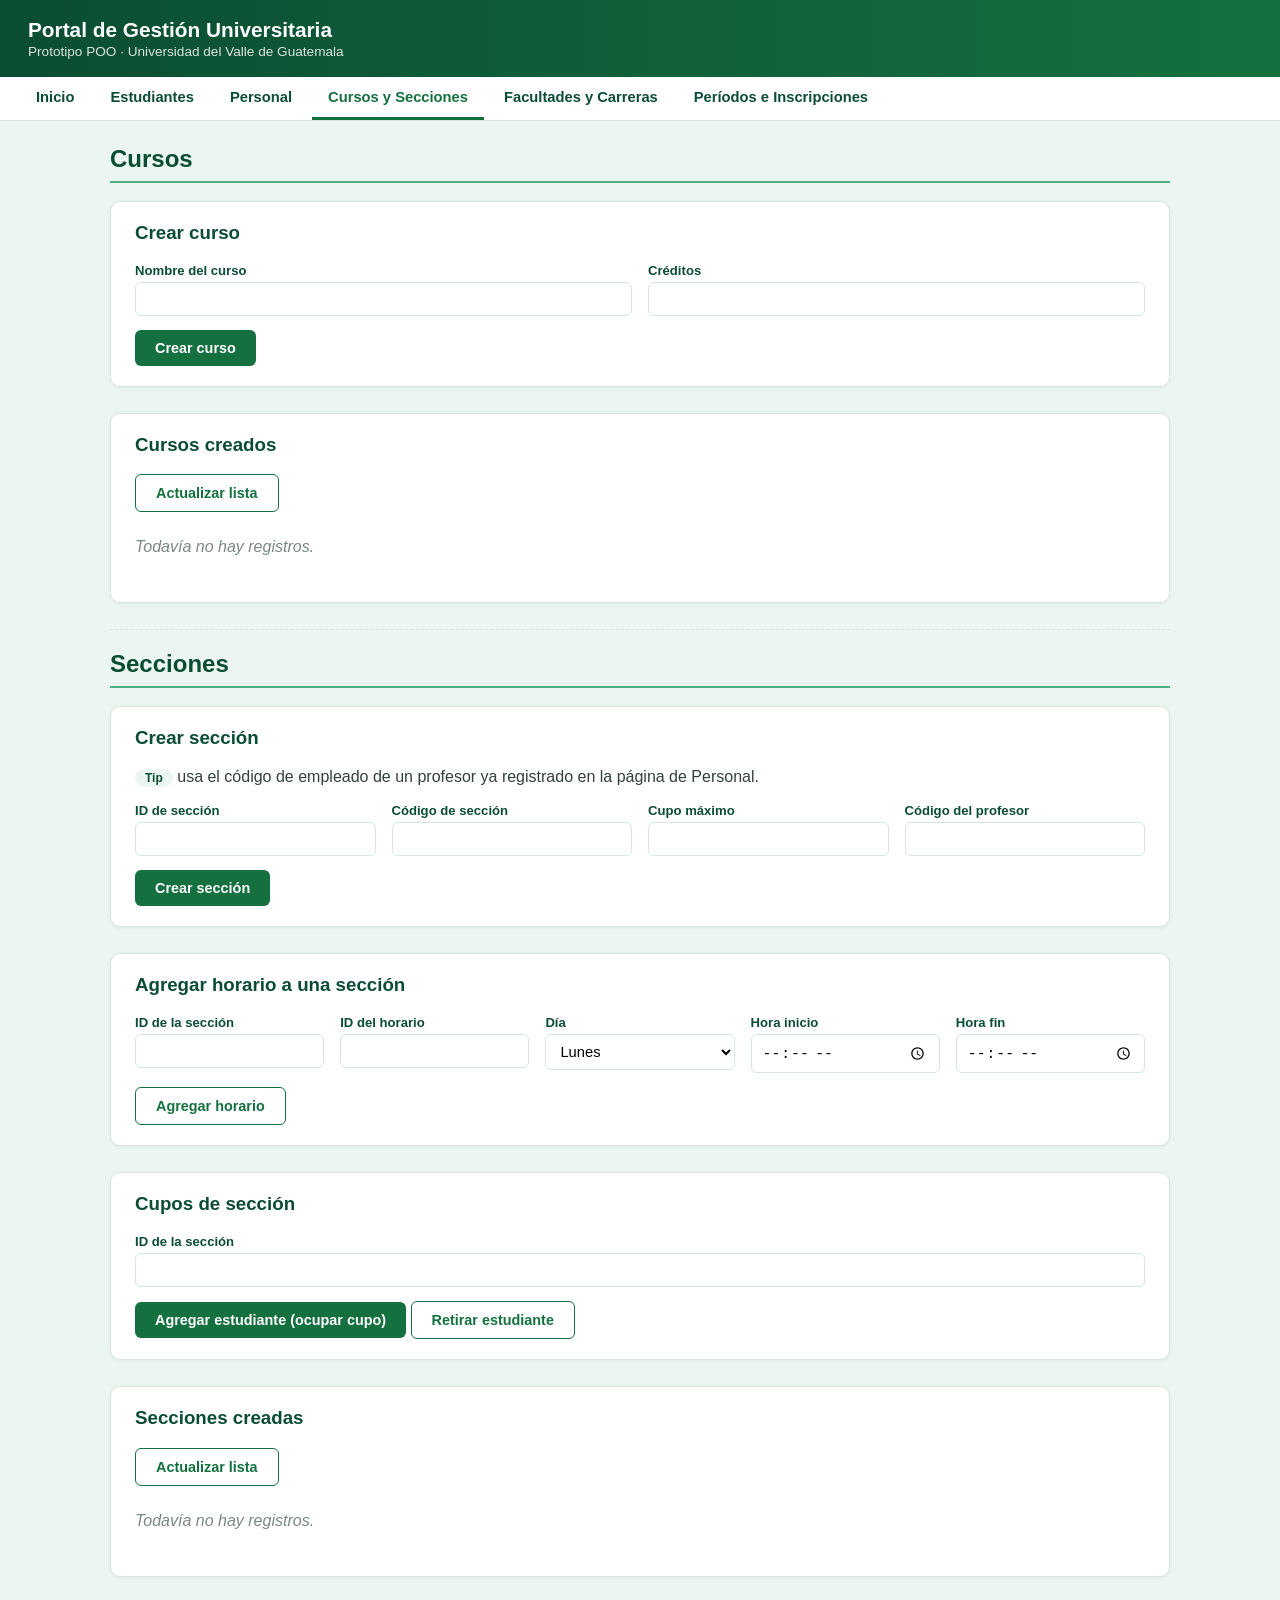
==== Proyect/src/main/resources/static/cursos-secciones.html @ 0c411074 "Implementacion de la primer version del portal, vistas HTML/CSS y mejoramiento de las estructuras de" ====
<!DOCTYPE html>
<html lang="es">
<head>
  <meta charset="UTF-8">
  <meta name="viewport" content="width=device-width, initial-scale=1.0">
  <title>Cursos y Secciones - Portal Universitario UVG</title>
  <link rel="stylesheet" href="css/style.css">
</head>
<body>
  <header class="topbar">
    <div>
      <h1>Portal de Gestión Universitaria</h1>
      <span class="subtitulo">Prototipo POO · Universidad del Valle de Guatemala</span>
    </div>
  </header>

  <nav class="menu">
    <a href="index.html">Inicio</a>
    <a href="estudiantes.html">Estudiantes</a>
    <a href="personal.html">Personal</a>
    <a href="cursos-secciones.html" class="activo">Cursos y Secciones</a>
    <a href="facultades-carreras.html">Facultades y Carreras</a>
    <a href="periodos-inscripciones.html">Períodos e Inscripciones</a>
  </nav>

  <main>
    <h2 class="titulo-seccion">Cursos</h2>

    <div class="tarjeta">
      <h3>Crear curso</h3>
      <form id="form-curso">
        <div class="form-grid">
          <div><label>Nombre del curso</label><input type="text" name="nombre" required></div>
          <div><label>Créditos</label><input type="number" name="creditos" required></div>
        </div>
        <button type="submit">Crear curso</button>
        <div class="mensaje" id="msg-curso"></div>
      </form>
    </div>

    <div class="tarjeta">
      <h3>Cursos creados</h3>
      <button type="button" class="secundario" onclick="cargarCursos()">Actualizar lista</button>
      <div id="tabla-cursos"></div>
    </div>

    <hr class="linea">
    <h2 class="titulo-seccion">Secciones</h2>

    <div class="tarjeta">
      <h3>Crear sección</h3>
      <p><span class="pill">Tip</span> usa el código de empleado de un profesor ya registrado en la página de Personal.</p>
      <form id="form-seccion">
        <div class="form-grid">
          <div><label>ID de sección</label><input type="number" name="idSeccion" required></div>
          <div><label>Código de sección</label><input type="number" name="codigo" required></div>
          <div><label>Cupo máximo</label><input type="number" name="cupoMaximo" required></div>
          <div><label>Código del profesor</label><input type="number" name="codigoProfesor" required></div>
        </div>
        <button type="submit">Crear sección</button>
        <div class="mensaje" id="msg-seccion"></div>
      </form>
    </div>

    <div class="tarjeta">
      <h3>Agregar horario a una sección</h3>
      <form id="form-horario">
        <div class="form-grid">
          <div><label>ID de la sección</label><input type="number" name="idSeccion" required></div>
          <div><label>ID del horario</label><input type="number" name="idHorario" required></div>
          <div>
            <label>Día</label>
            <select name="diaSemana">
              <option>Lunes</option><option>Martes</option><option>Miércoles</option>
              <option>Jueves</option><option>Viernes</option><option>Sábado</option>
            </select>
          </div>
          <div><label>Hora inicio</label><input type="time" name="horaInicio"></div>
          <div><label>Hora fin</label><input type="time" name="horaFin"></div>
        </div>
        <button type="submit" class="secundario">Agregar horario</button>
        <div class="mensaje" id="msg-horario"></div>
      </form>
    </div>

    <div class="tarjeta">
      <h3>Cupos de sección</h3>
      <form id="form-cupo">
        <div class="form-grid">
          <div><label>ID de la sección</label><input type="number" name="idSeccion" required></div>
        </div>
        <button type="submit">Agregar estudiante (ocupar cupo)</button>
        <button type="button" class="secundario" onclick="retirarCupo()">Retirar estudiante</button>
        <div class="mensaje" id="msg-cupo"></div>
      </form>
    </div>

    <div class="tarjeta">
      <h3>Secciones creadas</h3>
      <button type="button" class="secundario" onclick="cargarSecciones()">Actualizar lista</button>
      <div id="tabla-secciones"></div>
    </div>
  </main>

  <script src="js/app.js"></script>
  <script>
    alEnviar("form-curso", async (fd) => {
      const body = { nombre: fd.get("nombre"), creditos: Number(fd.get("creditos")) };
      const { ok, data } = await postJSON("/cursos", body);
      mostrarMensaje("msg-curso", data.mensaje, !ok);
      document.getElementById("form-curso").reset();
      cargarCursos();
    });

    alEnviar("form-seccion", async (fd) => {
      const body = {
        idSeccion: Number(fd.get("idSeccion")), codigo: Number(fd.get("codigo")),
        cupoMaximo: Number(fd.get("cupoMaximo")), codigoProfesor: Number(fd.get("codigoProfesor"))
      };
      const { ok, data } = await postJSON("/secciones", body);
      mostrarMensaje("msg-seccion", data.mensaje, !ok || data.mensaje.includes("sin profesor"));
      document.getElementById("form-seccion").reset();
      cargarSecciones();
    });

    alEnviar("form-horario", async (fd) => {
      const idSeccion = Number(fd.get("idSeccion"));
      const body = {
        idHorario: Number(fd.get("idHorario")), diaSemana: fd.get("diaSemana"),
        horaInicio: fd.get("horaInicio"), horaFin: fd.get("horaFin")
      };
      const { ok, data } = await postJSON(`/secciones/${idSeccion}/horarios`, body);
      mostrarMensaje("msg-horario", data.mensaje, !ok || data.mensaje.startsWith("Error"));
      cargarSecciones();
    });

    alEnviar("form-cupo", async (fd) => {
      const idSeccion = Number(fd.get("idSeccion"));
      const { ok, data } = await postJSON(`/secciones/${idSeccion}/inscribir`, {});
      mostrarMensaje("msg-cupo", data.mensaje, !ok || data.mensaje.startsWith("Error") || data.mensaje.includes("Sin cupos"));
      cargarSecciones();
    });

    async function retirarCupo() {
      const idSeccion = Number(document.querySelector('#form-cupo input[name="idSeccion"]').value);
      if (!idSeccion) { mostrarMensaje("msg-cupo", "Ingresa el ID de la sección primero.", true); return; }
      const { ok, data } = await postJSON(`/secciones/${idSeccion}/retirar`, {});
      mostrarMensaje("msg-cupo", data.mensaje, !ok || data.mensaje.startsWith("Error"));
      cargarSecciones();
    }

    async function cargarCursos() {
      const lista = await getJSON("/cursos");
      const filas = (lista || []).map(c => [v(c.nombre), v(c.creditos)]);
      document.getElementById("tabla-cursos").innerHTML = construirTabla(["Nombre", "Créditos"], filas);
    }

    async function cargarSecciones() {
      const lista = await getJSON("/secciones");
      const filas = (lista || []).map(s => [
        v(s.idSeccion), v(s.codigo),
        s.profesor ? `${s.profesor.nombre} ${s.profesor.apellido}` : "-",
        `${v(s.cupoActual)} / ${v(s.cupoMaximo)}`,
        v(s.estado),
        (s.horario && s.horario.length) ? s.horario.map(h => `${h.diaSemana} ${h.horaInicio}-${h.horaFin}`).join(", ") : "-"
      ]);
      document.getElementById("tabla-secciones").innerHTML =
        construirTabla(["ID", "Código", "Profesor", "Cupo (actual/máx)", "Estado", "Horarios"], filas);
    }

    cargarCursos();
    cargarSecciones();
  </script>
</body>
</html>
---- Proyect/src/main/resources/static/css/style.css ----
:root {
  --verde-oscuro: #0b4d33;
  --verde: #14713f;
  --verde-claro: #4caf7d;
  --verde-fondo: #eaf6ef;
  --blanco: #ffffff;
  --gris-texto: #33403a;
  --gris-borde: #d7e6dd;
  --rojo-error: #b3261e;
}

* { box-sizing: border-box; }

body {
  margin: 0;
  font-family: "Segoe UI", Arial, sans-serif;
  background: var(--verde-fondo);
  color: var(--gris-texto);
}

/* ----- Barra superior ----- */
header.topbar {
  background: linear-gradient(90deg, var(--verde-oscuro), var(--verde));
  color: var(--blanco);
  padding: 18px 28px;
  display: flex;
  align-items: center;
  justify-content: space-between;
  box-shadow: 0 2px 6px rgba(0,0,0,0.15);
}

header.topbar h1 {
  font-size: 1.3rem;
  margin: 0;
}

header.topbar span.subtitulo {
  font-size: 0.85rem;
  opacity: 0.85;
  display: block;
  margin-top: 2px;
}

/* ----- Navegación ----- */
nav.menu {
  background: var(--blanco);
  border-bottom: 1px solid var(--gris-borde);
  padding: 0 20px;
  display: flex;
  gap: 4px;
  flex-wrap: wrap;
}

nav.menu a {
  text-decoration: none;
  color: var(--verde-oscuro);
  padding: 12px 16px;
  font-weight: 600;
  font-size: 0.92rem;
  border-bottom: 3px solid transparent;
}

nav.menu a:hover {
  background: var(--verde-fondo);
}

nav.menu a.activo {
  border-bottom: 3px solid var(--verde);
  color: var(--verde);
}

/* ----- Contenido ----- */
main {
  max-width: 1100px;
  margin: 24px auto;
  padding: 0 20px 60px;
}

h2.titulo-seccion {
  color: var(--verde-oscuro);
  border-bottom: 2px solid var(--verde-claro);
  padding-bottom: 8px;
  margin-bottom: 18px;
}

.tarjeta {
  background: var(--blanco);
  border: 1px solid var(--gris-borde);
  border-radius: 10px;
  padding: 20px 24px;
  margin-bottom: 26px;
  box-shadow: 0 1px 4px rgba(0,0,0,0.05);
}

.tarjeta h3 {
  margin-top: 0;
  color: var(--verde-oscuro);
}

/* ----- Formularios ----- */
.form-grid {
  display: grid;
  grid-template-columns: repeat(auto-fit, minmax(180px, 1fr));
  gap: 12px 16px;
  margin-bottom: 14px;
}

label {
  font-size: 0.82rem;
  font-weight: 600;
  color: var(--verde-oscuro);
  display: block;
  margin-bottom: 4px;
}

input, select {
  width: 100%;
  padding: 8px 10px;
  border: 1px solid var(--gris-borde);
  border-radius: 6px;
  font-size: 0.92rem;
  background: var(--blanco);
}

input:focus, select:focus {
  outline: none;
  border-color: var(--verde);
}

button {
  background: var(--verde);
  color: var(--blanco);
  border: none;
  padding: 10px 20px;
  border-radius: 6px;
  font-weight: 600;
  cursor: pointer;
  font-size: 0.9rem;
}

button:hover {
  background: var(--verde-oscuro);
}

button.secundario {
  background: var(--blanco);
  color: var(--verde);
  border: 1px solid var(--verde);
}

button.secundario:hover {
  background: var(--verde-fondo);
}

/* ----- Tablas ----- */
table {
  width: 100%;
  border-collapse: collapse;
  margin-top: 10px;
  font-size: 0.88rem;
}

th, td {
  text-align: left;
  padding: 8px 10px;
  border-bottom: 1px solid var(--gris-borde);
}

th {
  background: var(--verde-fondo);
  color: var(--verde-oscuro);
}

tr:hover td {
  background: #f5fbf7;
}

.vacio {
  color: #7a897f;
  font-style: italic;
  padding: 10px 0;
}

/* ----- Mensajes ----- */
.mensaje {
  margin-top: 10px;
  padding: 10px 14px;
  border-radius: 6px;
  font-size: 0.88rem;
  display: none;
}

.mensaje.ok {
  background: #e2f5e9;
  color: var(--verde-oscuro);
  border: 1px solid var(--verde-claro);
  display: block;
}

.mensaje.error {
  background: #fbeceb;
  color: var(--rojo-error);
  border: 1px solid #e3a29d;
  display: block;
}

/* ----- Home ----- */
.grid-tarjetas {
  display: grid;
  grid-template-columns: repeat(auto-fit, minmax(220px, 1fr));
  gap: 18px;
}

.tarjeta-modulo {
  background: var(--blanco);
  border: 1px solid var(--gris-borde);
  border-left: 5px solid var(--verde);
  border-radius: 8px;
  padding: 18px;
  text-decoration: none;
  color: var(--gris-texto);
  display: block;
}

.tarjeta-modulo:hover {
  box-shadow: 0 2px 8px rgba(0,0,0,0.08);
}

.tarjeta-modulo h3 {
  margin: 0 0 6px;
  color: var(--verde-oscuro);
}

.tarjeta-modulo p {
  margin: 0;
  font-size: 0.85rem;
  color: #5b6b60;
}

.linea {
  border: none;
  border-top: 1px dashed var(--gris-borde);
  margin: 18px 0;
}

.pill {
  display: inline-block;
  background: var(--verde-fondo);
  color: var(--verde-oscuro);
  border-radius: 12px;
  padding: 2px 10px;
  font-size: 0.75rem;
  font-weight: 600;
}
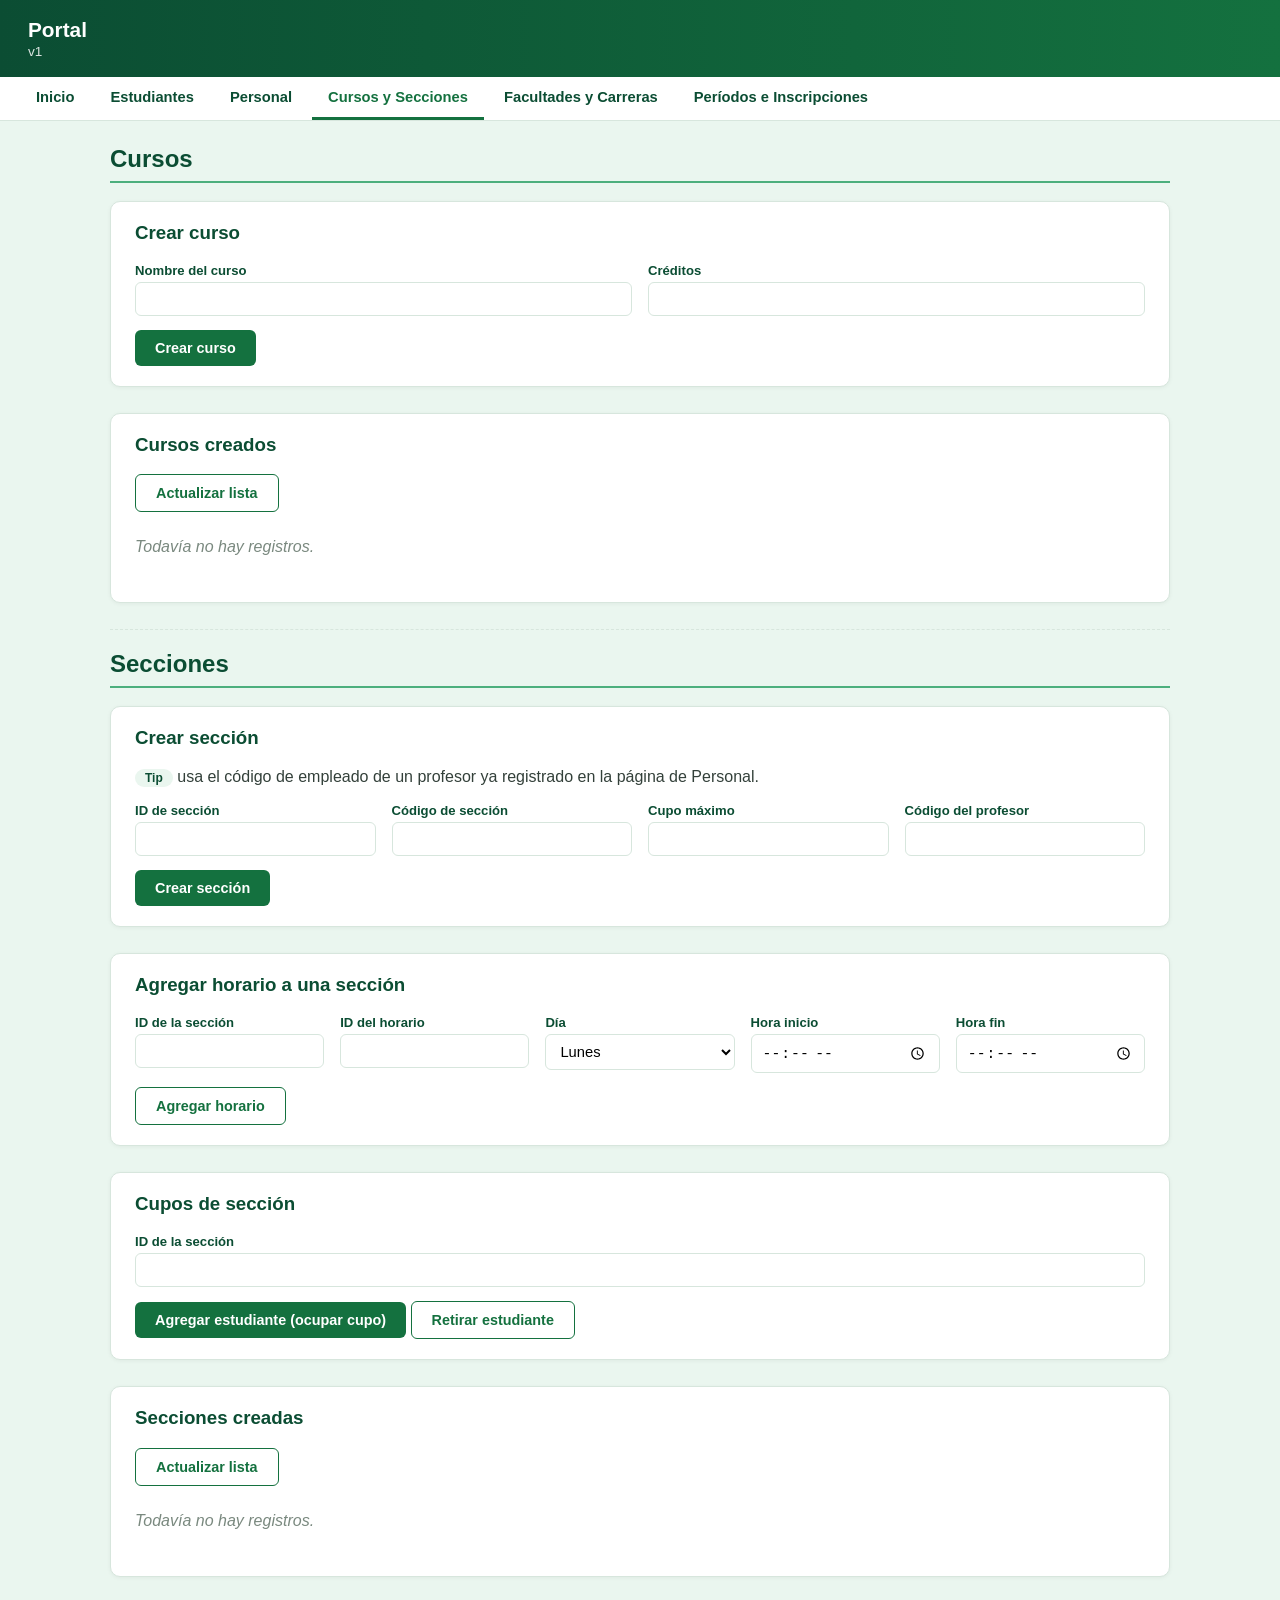
==== commit 30ae32c8: "Modificaciones de los titulos y ciertos enunciados de los html" ====
--- a/Proyect/src/main/resources/static/cursos-secciones.html
+++ b/Proyect/src/main/resources/static/cursos-secciones.html
@@ -3,14 +3,14 @@
 <head>
   <meta charset="UTF-8">
   <meta name="viewport" content="width=device-width, initial-scale=1.0">
-  <title>Cursos y Secciones - Portal Universitario UVG</title>
+  <title>Cursos y Secciones - Portal Universitario</title>
   <link rel="stylesheet" href="css/style.css">
 </head>
 <body>
   <header class="topbar">
     <div>
-      <h1>Portal de Gestión Universitaria</h1>
-      <span class="subtitulo">Prototipo POO · Universidad del Valle de Guatemala</span>
+      <h1>Portal</h1>
+      <span class="subtitulo">v1</span>
     </div>
   </header>
 
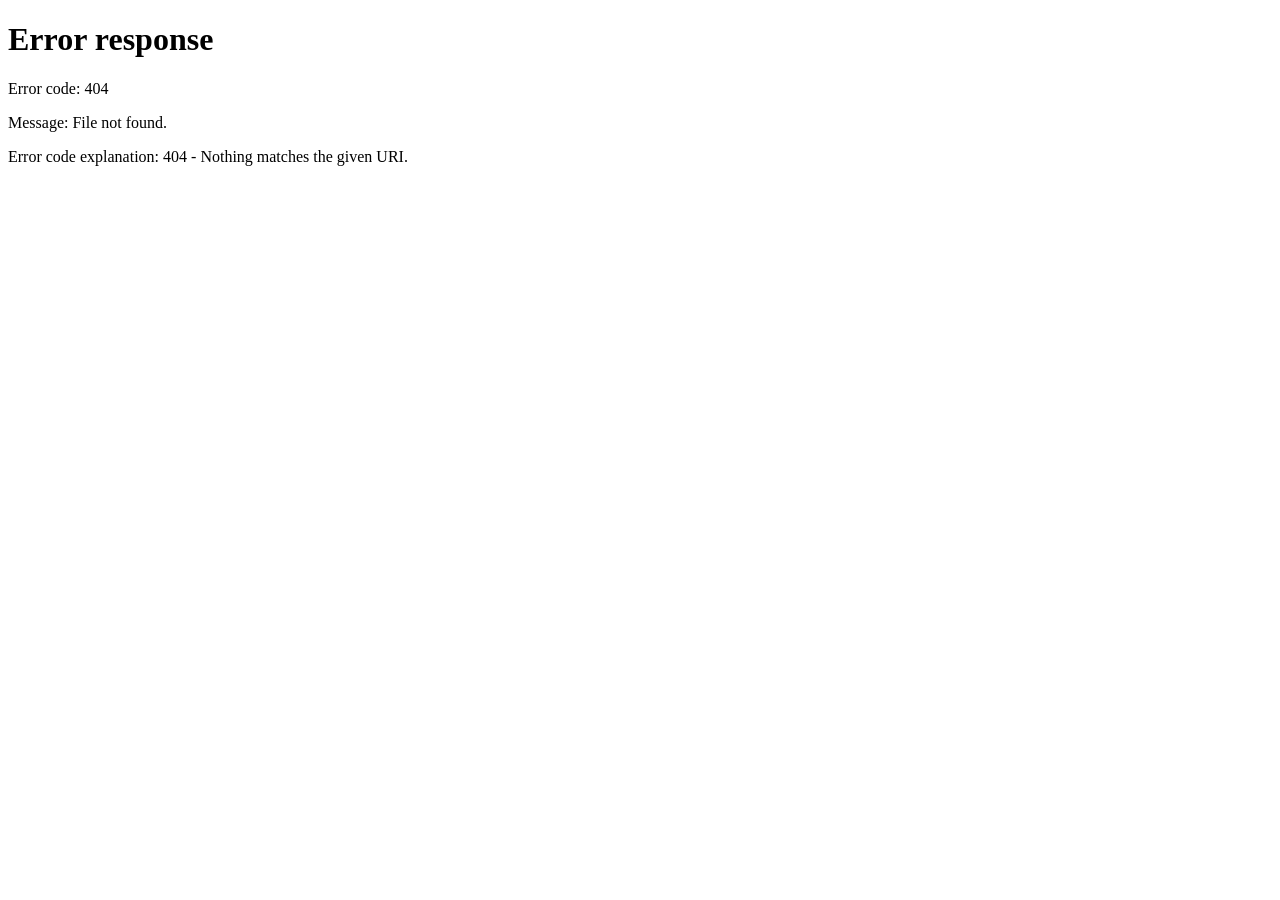
==== commit aff71305: "meti una pagina de inicio de sesion, un usuario para los alumnos y otro para los administradores" ====
--- a/Proyect/src/main/resources/static/cursos-secciones.html
+++ b/Proyect/src/main/resources/static/cursos-secciones.html
@@ -103,6 +103,7 @@
   </main>
 
   <script src="js/app.js"></script>
+  <script src="js/auth.js"></script>
   <script>
     alEnviar("form-curso", async (fd) => {
       const body = { nombre: fd.get("nombre"), creditos: Number(fd.get("creditos")) };
